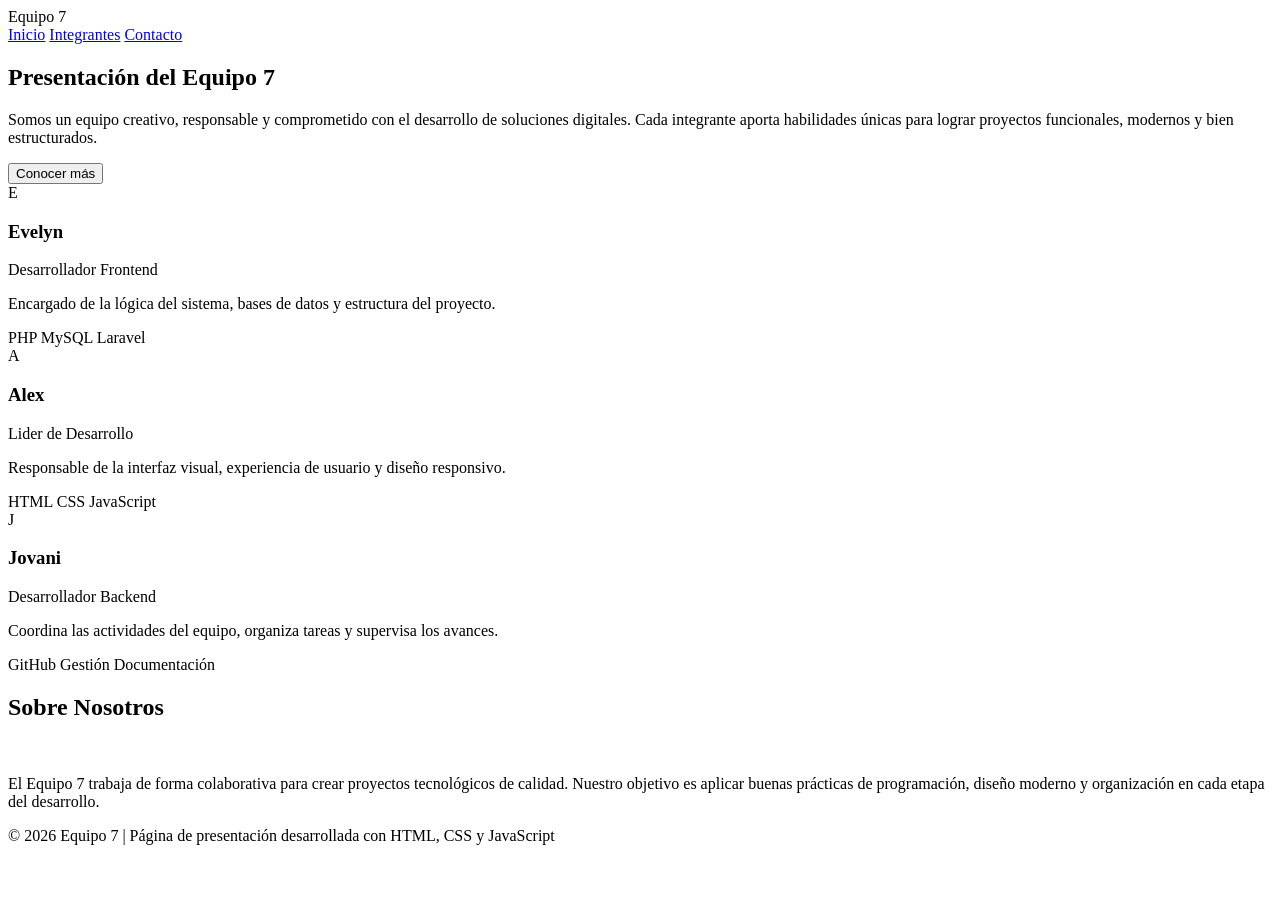
==== index.html @ 60d057fe "Initial commit" ====
<!DOCTYPE html>
<html lang="es">
<head>
  <meta charset="UTF-8">
  <meta name="viewport" content="width=device-width, initial-scale=1.0">
  <title>Equipo 7 | Presentación</title>

  <link rel="stylesheet" href="style.css">
</head>

<body>

  <header>
    <div class="logo">Equipo <span>7</span></div>

    <nav>
      <a href="#inicio">Inicio</a>
      <a href="#equipo">Integrantes</a>
      <a href="#contacto">Contacto</a>
    </nav>
  </header>

  <section class="hero" id="inicio">
    <h1>Presentación del <span>Equipo 7</span></h1>
    <p>
      Somos un equipo creativo, responsable y comprometido con el desarrollo de soluciones digitales.
      Cada integrante aporta habilidades únicas para lograr proyectos funcionales, modernos y bien estructurados.
    </p>

    <button class="btn" onclick="mostrarInfo()">Conocer más</button>
  </section>

  <section class="team-section" id="equipo">

    <div class="card">
      <div class="avatar">E</div>
      <h3>Evelyn</h3>
      <div class="role">Desarrollador Frontend</div>
      <p>
        Encargado de la lógica del sistema, bases de datos y estructura del proyecto.
      </p>

      <div class="skills">
        <span>PHP</span>
        <span>MySQL</span>
        <span>Laravel</span>
      </div>
    </div>

    <div class="card">
      <div class="avatar">A</div>
      <h3>Alex</h3>
      <div class="role">Lider de Desarrollo</div>
      <p>
        Responsable de la interfaz visual, experiencia de usuario y diseño responsivo.
      </p>

      <div class="skills">
        <span>HTML</span>
        <span>CSS</span>
        <span>JavaScript</span>
      </div>
    </div>

    <div class="card">
      <div class="avatar">J</div>
      <h3>Jovani</h3>
      <div class="role">Desarrollador Backend</div>
      <p>
        Coordina las actividades del equipo, organiza tareas y supervisa los avances.
      </p>

      <div class="skills">
        <span>GitHub</span>
        <span>Gestión</span>
        <span>Documentación</span>
      </div>
    </div>

  </section>

  <div class="info-box" id="infoBox">
    <h2>Sobre Nosotros</h2>
    <br>
    <p>
      El Equipo 7 trabaja de forma colaborativa para crear proyectos tecnológicos de calidad.
      Nuestro objetivo es aplicar buenas prácticas de programación, diseño moderno y organización
      en cada etapa del desarrollo.
    </p>
  </div>

  <footer id="contacto">
    <p>© 2026 Equipo 7 | Página de presentación desarrollada con HTML, CSS y JavaScript</p>
  </footer>

  <script src="script.js"></script>
</body>
</html>
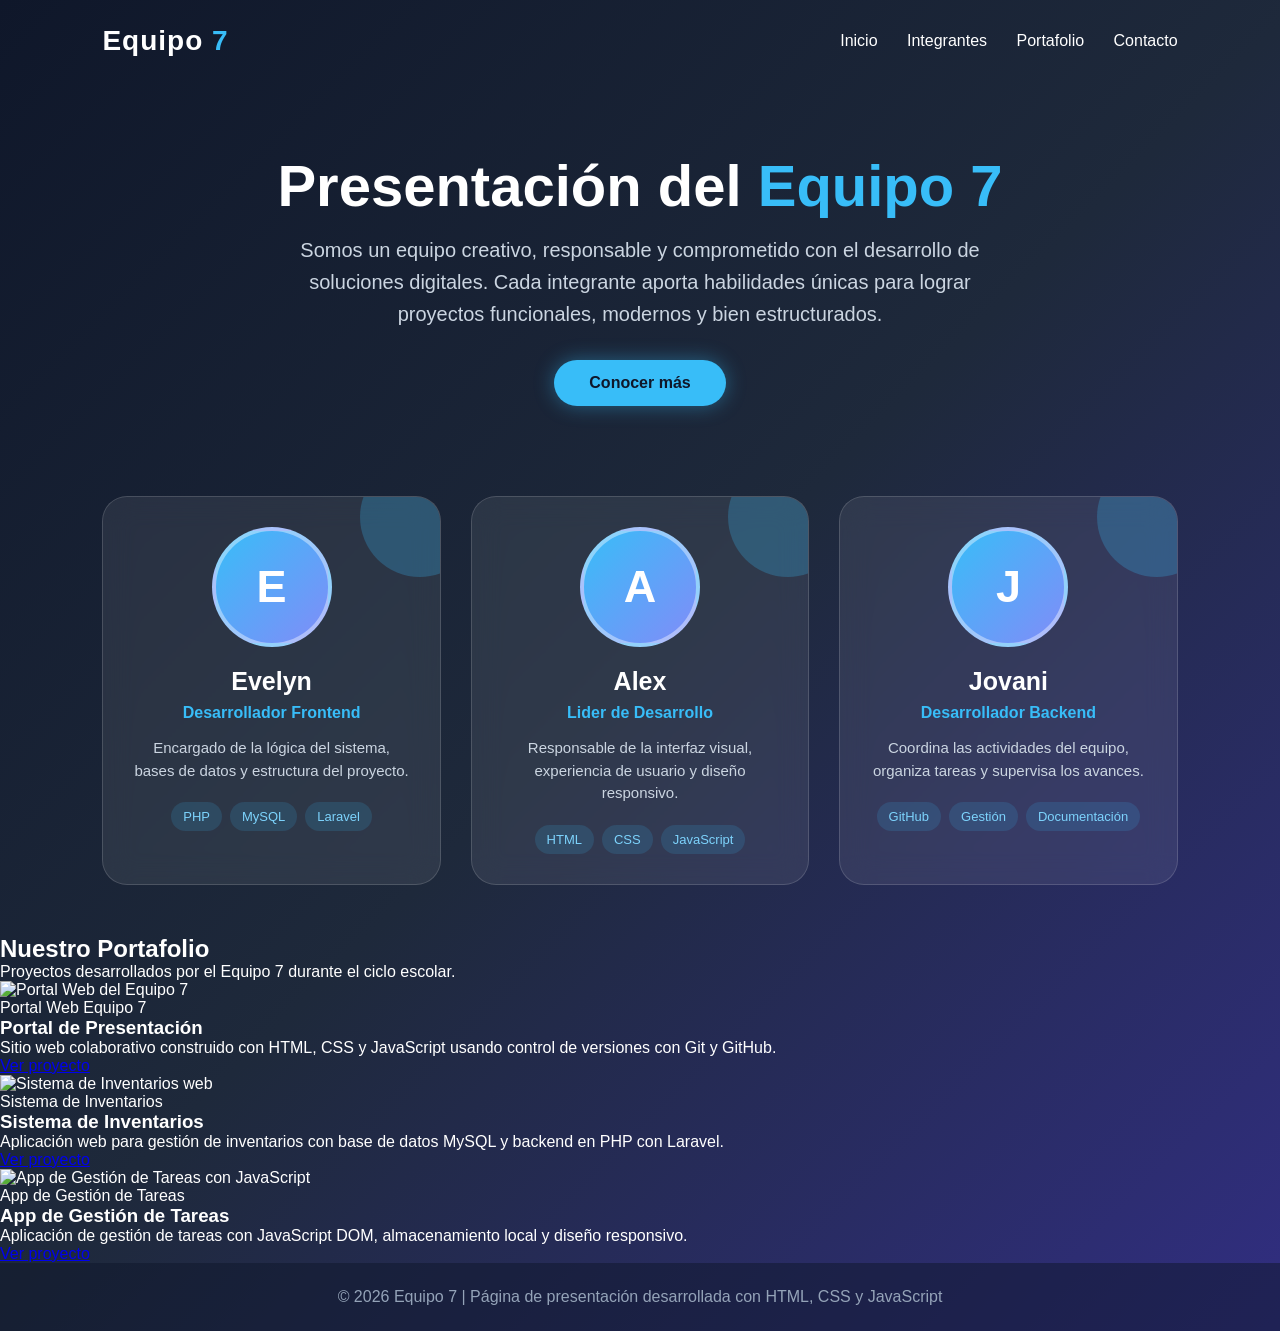
==== commit 370ea9aa: "feat: agrega estructura HTML de sección portafolio" ====
--- a/index.html
+++ b/index.html
@@ -16,6 +16,7 @@
     <nav>
       <a href="#inicio">Inicio</a>
       <a href="#equipo">Integrantes</a>
+      <a href="#portafolio">Portafolio</a>
       <a href="#contacto">Contacto</a>
     </nav>
   </header>
@@ -89,10 +90,47 @@
     </p>
   </div>
 
+  <section id="portafolio" aria-labelledby="titulo-portafolio">
+    <h2 id="titulo-portafolio">Nuestro Portafolio</h2>
+    <p>Proyectos desarrollados por el Equipo 7 durante el ciclo escolar.</p>
+
+    <div class="portafolio-grid">
+      <article class="proyecto-card">
+        <figure>
+          <img src="img/proyecto1.png" alt="Portal Web del Equipo 7">
+          <figcaption>Portal Web Equipo 7</figcaption>
+        </figure>
+        <h3>Portal de Presentación</h3>
+        <p>Sitio web colaborativo construido con HTML, CSS y JavaScript usando control de versiones con Git y GitHub.</p>
+        <a href="#" class="btn-ver">Ver proyecto</a>
+      </article>
+
+      <article class="proyecto-card">
+        <figure>
+          <img src="img/proyecto2.png" alt="Sistema de Inventarios web">
+          <figcaption>Sistema de Inventarios</figcaption>
+        </figure>
+        <h3>Sistema de Inventarios</h3>
+        <p>Aplicación web para gestión de inventarios con base de datos MySQL y backend en PHP con Laravel.</p>
+        <a href="#" class="btn-ver">Ver proyecto</a>
+      </article>
+
+      <article class="proyecto-card">
+        <figure>
+          <img src="img/proyecto3.png" alt="App de Gestión de Tareas con JavaScript">
+          <figcaption>App de Gestión de Tareas</figcaption>
+        </figure>
+        <h3>App de Gestión de Tareas</h3>
+        <p>Aplicación de gestión de tareas con JavaScript DOM, almacenamiento local y diseño responsivo.</p>
+        <a href="#" class="btn-ver">Ver proyecto</a>
+      </article>
+    </div>
+  </section>
+
   <footer id="contacto">
     <p>© 2026 Equipo 7 | Página de presentación desarrollada con HTML, CSS y JavaScript</p>
   </footer>
 
   <script src="script.js"></script>
 </body>
-</html>+</html>
--- a/style.css
+++ b/style.css
@@ -0,0 +1,236 @@
+* {
+  margin: 0;
+  padding: 0;
+  box-sizing: border-box;
+  font-family: 'Segoe UI', Tahoma, Geneva, Verdana, sans-serif;
+}
+
+body {
+  min-height: 100vh;
+  background: linear-gradient(135deg, #0f172a, #1e293b, #312e81);
+  color: white;
+  overflow-x: hidden;
+}
+
+header {
+  padding: 25px 8%;
+  display: flex;
+  justify-content: space-between;
+  align-items: center;
+}
+
+.logo {
+  font-size: 28px;
+  font-weight: bold;
+  letter-spacing: 1px;
+}
+
+.logo span {
+  color: #38bdf8;
+}
+
+nav a {
+  color: white;
+  text-decoration: none;
+  margin-left: 25px;
+  font-weight: 500;
+  transition: 0.3s;
+}
+
+nav a:hover {
+  color: #38bdf8;
+}
+
+.hero {
+  text-align: center;
+  padding: 70px 8% 40px;
+}
+
+.hero h1 {
+  font-size: 58px;
+  margin-bottom: 15px;
+  animation: fadeDown 1s ease;
+}
+
+.hero h1 span {
+  color: #38bdf8;
+}
+
+.hero p {
+  font-size: 20px;
+  color: #cbd5e1;
+  max-width: 750px;
+  margin: auto;
+  line-height: 1.6;
+  animation: fadeUp 1s ease;
+}
+
+.btn {
+  margin-top: 30px;
+  padding: 14px 35px;
+  border: none;
+  border-radius: 30px;
+  background: #38bdf8;
+  color: #0f172a;
+  font-weight: bold;
+  font-size: 16px;
+  cursor: pointer;
+  transition: 0.3s;
+  box-shadow: 0 0 20px rgba(56, 189, 248, 0.4);
+}
+
+.btn:hover {
+  transform: scale(1.08);
+  background: #7dd3fc;
+}
+
+.team-section {
+  padding: 50px 8%;
+  display: grid;
+  grid-template-columns: repeat(auto-fit, minmax(260px, 1fr));
+  gap: 30px;
+}
+
+.card {
+  background: rgba(255, 255, 255, 0.08);
+  border: 1px solid rgba(255, 255, 255, 0.15);
+  backdrop-filter: blur(15px);
+  border-radius: 25px;
+  padding: 30px;
+  text-align: center;
+  transition: 0.4s;
+  position: relative;
+  overflow: hidden;
+}
+
+.card::before {
+  content: "";
+  position: absolute;
+  width: 120px;
+  height: 120px;
+  background: #38bdf8;
+  border-radius: 50%;
+  top: -40px;
+  right: -40px;
+  opacity: 0.25;
+}
+
+.card:hover {
+  transform: translateY(-12px);
+  box-shadow: 0 15px 40px rgba(56, 189, 248, 0.25);
+}
+
+.avatar {
+  width: 120px;
+  height: 120px;
+  border-radius: 50%;
+  background: linear-gradient(135deg, #38bdf8, #818cf8);
+  margin: 0 auto 20px;
+  display: flex;
+  align-items: center;
+  justify-content: center;
+  font-size: 45px;
+  font-weight: bold;
+  color: white;
+  border: 4px solid rgba(255, 255, 255, 0.4);
+}
+
+.card h3 {
+  font-size: 25px;
+  margin-bottom: 8px;
+}
+
+.role {
+  color: #38bdf8;
+  font-weight: bold;
+  margin-bottom: 15px;
+}
+
+.card p {
+  color: #cbd5e1;
+  font-size: 15px;
+  line-height: 1.5;
+  margin-bottom: 20px;
+}
+
+.skills {
+  display: flex;
+  justify-content: center;
+  flex-wrap: wrap;
+  gap: 8px;
+}
+
+.skills span {
+  background: rgba(56, 189, 248, 0.15);
+  color: #7dd3fc;
+  padding: 7px 12px;
+  border-radius: 20px;
+  font-size: 13px;
+}
+
+.info-box {
+  margin: 30px auto 60px;
+  width: 85%;
+  max-width: 900px;
+  padding: 25px;
+  background: rgba(255, 255, 255, 0.08);
+  border-radius: 20px;
+  text-align: center;
+  color: #cbd5e1;
+  display: none;
+  animation: fadeUp 0.6s ease;
+}
+
+.info-box h2 {
+  color: white;
+}
+
+footer {
+  text-align: center;
+  padding: 25px;
+  color: #94a3b8;
+  background: rgba(15, 23, 42, 0.5);
+}
+
+@keyframes fadeDown {
+  from {
+    opacity: 0;
+    transform: translateY(-40px);
+  }
+
+  to {
+    opacity: 1;
+    transform: translateY(0);
+  }
+}
+
+@keyframes fadeUp {
+  from {
+    opacity: 0;
+    transform: translateY(40px);
+  }
+
+  to {
+    opacity: 1;
+    transform: translateY(0);
+  }
+}
+
+@media (max-width: 768px) {
+  header {
+    flex-direction: column;
+    gap: 15px;
+  }
+
+  nav a {
+    margin: 0 10px;
+  }
+
+  .hero h1 {
+    font-size: 40px;
+  }
+
+  .hero p {
+    font-size: 17px;
+  }
+}
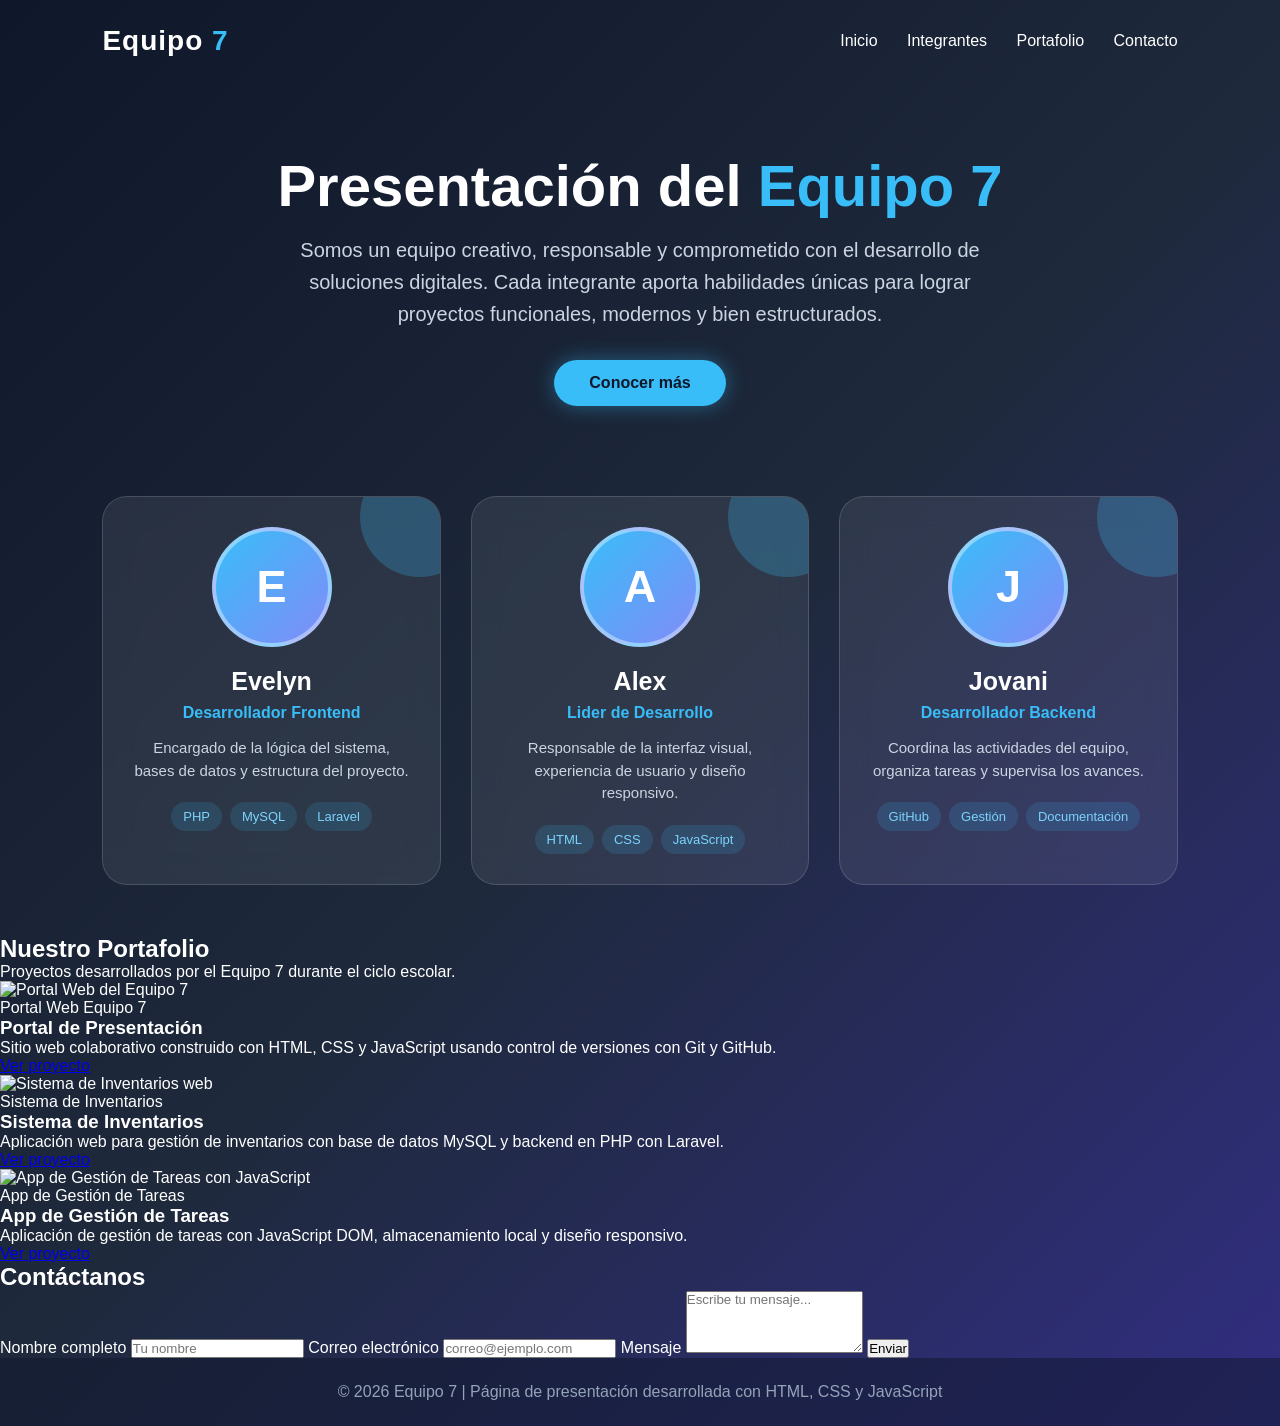
==== commit a7803e5d: "feat: agrega sección de contacto con formulario" ====
--- a/index.html
+++ b/index.html
@@ -127,7 +127,24 @@
     </div>
   </section>
 
-  <footer id="contacto">
+  <section id="contacto" aria-labelledby="titulo-contacto">
+    <h2 id="titulo-contacto">Contáctanos</h2>
+    <form id="form-contacto" novalidate>
+      <label for="nombre">Nombre completo</label>
+      <input type="text" id="nombre" name="nombre" placeholder="Tu nombre" required>
+
+      <label for="email">Correo electrónico</label>
+      <input type="email" id="email" name="email" placeholder="correo@ejemplo.com" required>
+
+      <label for="mensaje">Mensaje</label>
+      <textarea id="mensaje" name="mensaje" rows="4" placeholder="Escribe tu mensaje..." required></textarea>
+
+      <button type="submit">Enviar</button>
+      <p id="msg-respuesta" aria-live="polite"></p>
+    </form>
+  </section>
+
+  <footer>
     <p>© 2026 Equipo 7 | Página de presentación desarrollada con HTML, CSS y JavaScript</p>
   </footer>
 
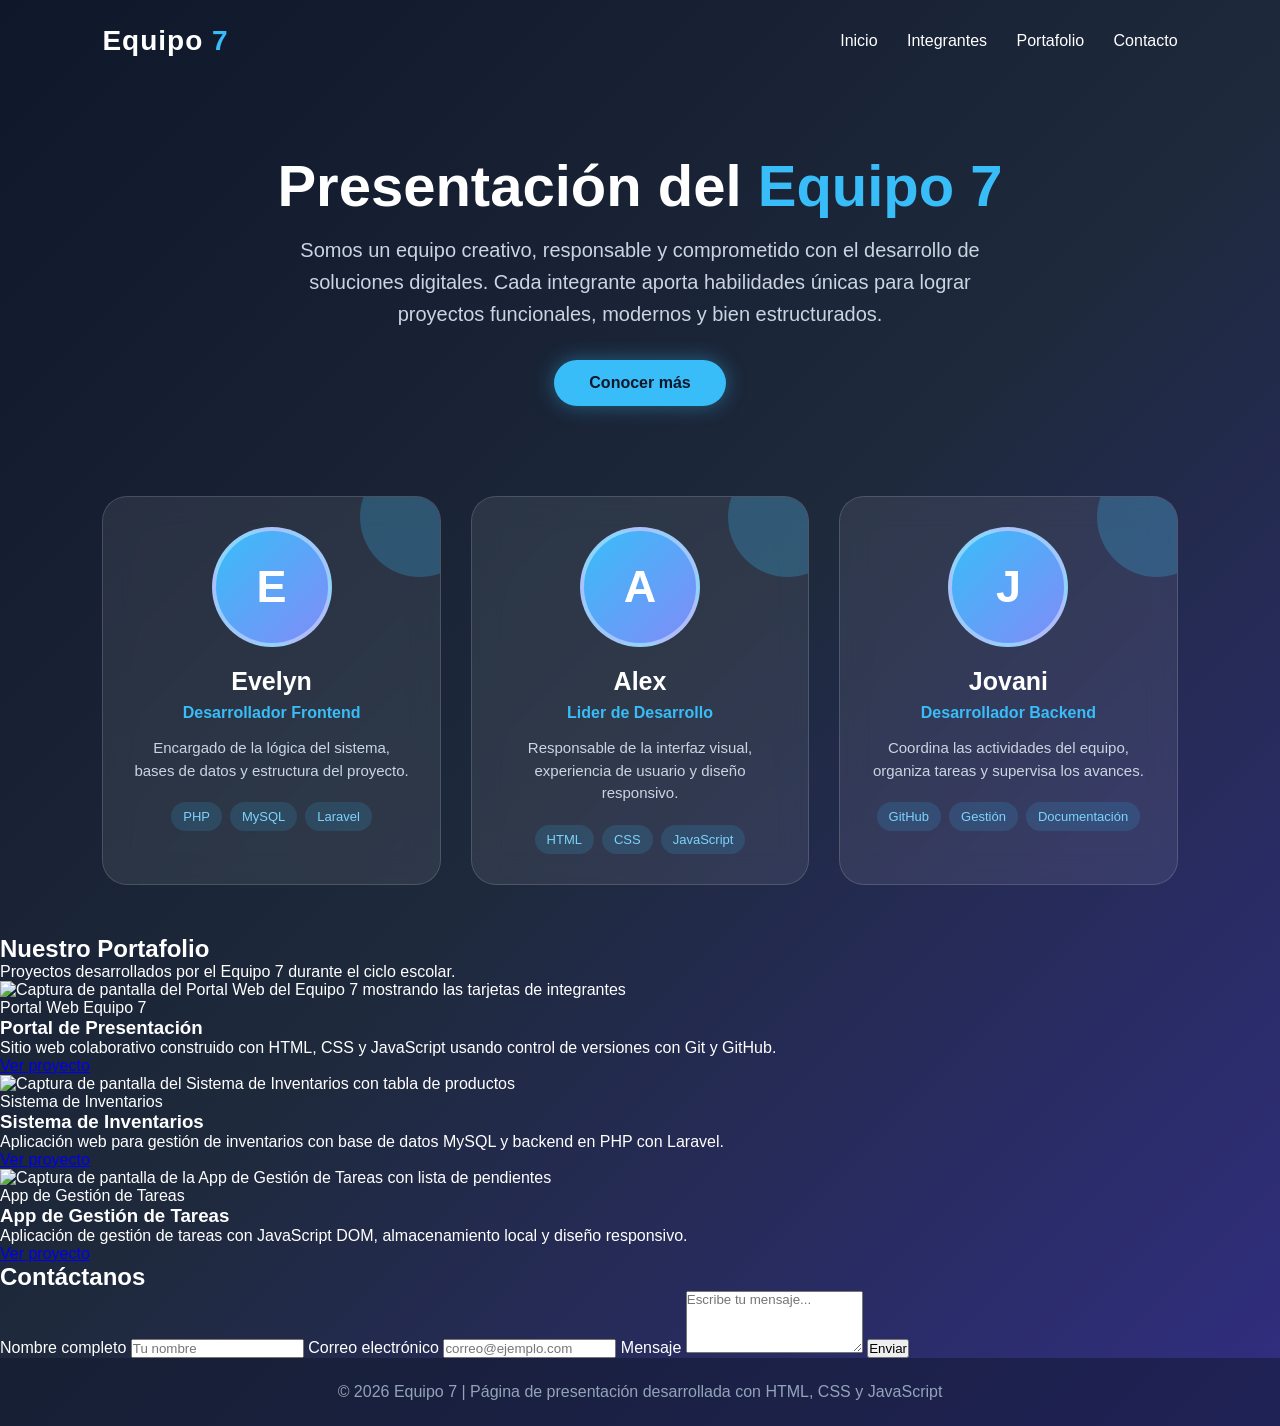
==== commit 67fb8ee1: "fix: corrige atributos de accesibilidad en imagenes del portafolio" ====
--- a/index.html
+++ b/index.html
@@ -97,7 +97,7 @@
     <div class="portafolio-grid">
       <article class="proyecto-card">
         <figure>
-          <img src="img/proyecto1.png" alt="Portal Web del Equipo 7">
+          <img src="img/proyecto1.png" alt="Captura de pantalla del Portal Web del Equipo 7 mostrando las tarjetas de integrantes">
           <figcaption>Portal Web Equipo 7</figcaption>
         </figure>
         <h3>Portal de Presentación</h3>
@@ -107,7 +107,7 @@
 
       <article class="proyecto-card">
         <figure>
-          <img src="img/proyecto2.png" alt="Sistema de Inventarios web">
+          <img src="img/proyecto2.png" alt="Captura de pantalla del Sistema de Inventarios con tabla de productos">
           <figcaption>Sistema de Inventarios</figcaption>
         </figure>
         <h3>Sistema de Inventarios</h3>
@@ -117,7 +117,7 @@
 
       <article class="proyecto-card">
         <figure>
-          <img src="img/proyecto3.png" alt="App de Gestión de Tareas con JavaScript">
+          <img src="img/proyecto3.png" alt="Captura de pantalla de la App de Gestión de Tareas con lista de pendientes">
           <figcaption>App de Gestión de Tareas</figcaption>
         </figure>
         <h3>App de Gestión de Tareas</h3>
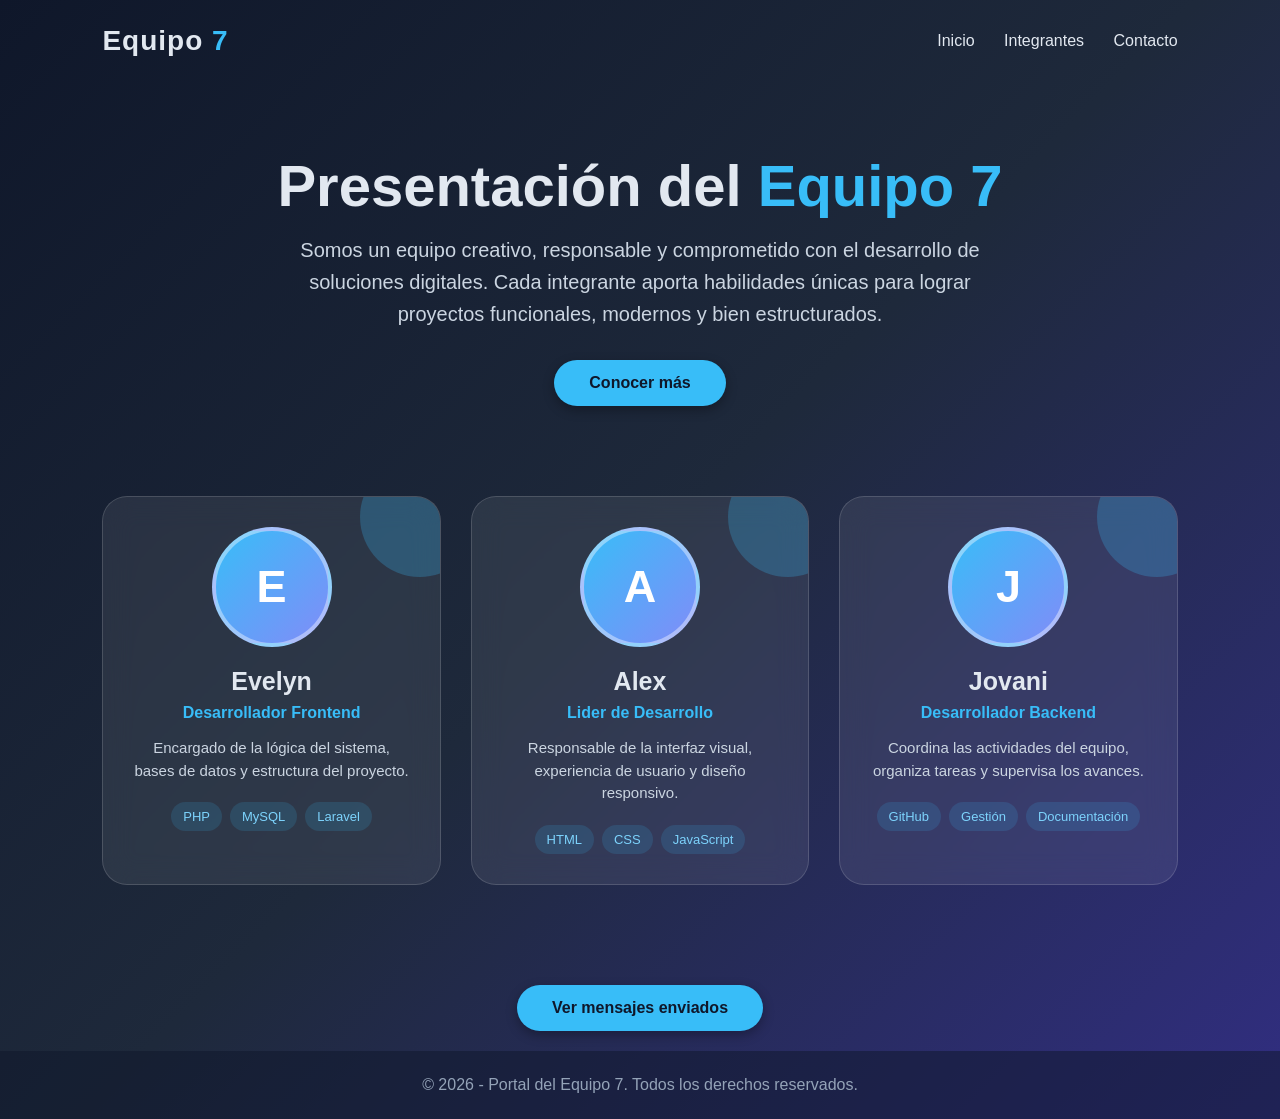
==== commit d535c809: "feat: agrega funcion bonus para mostrar mensajes enviados y actualiza footer" ====
--- a/index.html
+++ b/index.html
@@ -16,7 +16,6 @@
     <nav>
       <a href="#inicio">Inicio</a>
       <a href="#equipo">Integrantes</a>
-      <a href="#portafolio">Portafolio</a>
       <a href="#contacto">Contacto</a>
     </nav>
   </header>
@@ -90,64 +89,15 @@
     </p>
   </div>
 
-  <section id="portafolio" aria-labelledby="titulo-portafolio">
-    <h2 id="titulo-portafolio">Nuestro Portafolio</h2>
-    <p>Proyectos desarrollados por el Equipo 7 durante el ciclo escolar.</p>
-
-    <div class="portafolio-grid">
-      <article class="proyecto-card">
-        <figure>
-          <img src="img/proyecto1.png" alt="Captura de pantalla del Portal Web del Equipo 7 mostrando las tarjetas de integrantes">
-          <figcaption>Portal Web Equipo 7</figcaption>
-        </figure>
-        <h3>Portal de Presentación</h3>
-        <p>Sitio web colaborativo construido con HTML, CSS y JavaScript usando control de versiones con Git y GitHub.</p>
-        <a href="#" class="btn-ver">Ver proyecto</a>
-      </article>
-
-      <article class="proyecto-card">
-        <figure>
-          <img src="img/proyecto2.png" alt="Captura de pantalla del Sistema de Inventarios con tabla de productos">
-          <figcaption>Sistema de Inventarios</figcaption>
-        </figure>
-        <h3>Sistema de Inventarios</h3>
-        <p>Aplicación web para gestión de inventarios con base de datos MySQL y backend en PHP con Laravel.</p>
-        <a href="#" class="btn-ver">Ver proyecto</a>
-      </article>
-
-      <article class="proyecto-card">
-        <figure>
-          <img src="img/proyecto3.png" alt="Captura de pantalla de la App de Gestión de Tareas con lista de pendientes">
-          <figcaption>App de Gestión de Tareas</figcaption>
-        </figure>
-        <h3>App de Gestión de Tareas</h3>
-        <p>Aplicación de gestión de tareas con JavaScript DOM, almacenamiento local y diseño responsivo.</p>
-        <a href="#" class="btn-ver">Ver proyecto</a>
-      </article>
-    </div>
-  </section>
-
-  <section id="contacto" aria-labelledby="titulo-contacto">
-    <h2 id="titulo-contacto">Contáctanos</h2>
-    <form id="form-contacto" novalidate>
-      <label for="nombre">Nombre completo</label>
-      <input type="text" id="nombre" name="nombre" placeholder="Tu nombre" required>
-
-      <label for="email">Correo electrónico</label>
-      <input type="email" id="email" name="email" placeholder="correo@ejemplo.com" required>
-
-      <label for="mensaje">Mensaje</label>
-      <textarea id="mensaje" name="mensaje" rows="4" placeholder="Escribe tu mensaje..." required></textarea>
-
-      <button type="submit">Enviar</button>
-      <p id="msg-respuesta" aria-live="polite"></p>
-    </form>
-  </section>
+  <div style="text-align:center; padding: 20px 8%;">
+    <button class="btn" onclick="verMensajesGuardados()">Ver mensajes enviados</button>
+    <div id="lista-mensajes" style="display:none; margin-top:20px; text-align:left; max-width:700px; margin-left:auto; margin-right:auto;"></div>
+  </div>
 
   <footer>
-    <p>© 2026 Equipo 7 | Página de presentación desarrollada con HTML, CSS y JavaScript</p>
+    <p>© 2026 - Portal del Equipo 7. Todos los derechos reservados.</p>
   </footer>
 
   <script src="script.js"></script>
 </body>
-</html>
+</html>
--- a/style.css
+++ b/style.css
@@ -1,14 +1,24 @@
+:root {
+  --color-primario: #0f172a;
+  --color-acento: #38bdf8;
+  --color-fondo: #1e293b;
+  --color-texto: #e2e8f0;
+  --fuente-base: 'Segoe UI', Tahoma, Geneva, Verdana, sans-serif;
+  --radio-borde: 8px;
+  --sombra: 0 4px 12px rgba(0, 0, 0, 0.3);
+}
+
 * {
   margin: 0;
   padding: 0;
   box-sizing: border-box;
-  font-family: 'Segoe UI', Tahoma, Geneva, Verdana, sans-serif;
+  font-family: var(--fuente-base);
 }
 
 body {
   min-height: 100vh;
-  background: linear-gradient(135deg, #0f172a, #1e293b, #312e81);
-  color: white;
+  background: linear-gradient(135deg, var(--color-primario), var(--color-fondo), #312e81);
+  color: var(--color-texto);
   overflow-x: hidden;
 }
 
@@ -26,11 +36,11 @@
 }
 
 .logo span {
-  color: #38bdf8;
+  color: var(--color-acento);
 }
 
 nav a {
-  color: white;
+  color: var(--color-texto);
   text-decoration: none;
   margin-left: 25px;
   font-weight: 500;
@@ -38,7 +48,7 @@
 }
 
 nav a:hover {
-  color: #38bdf8;
+  color: var(--color-acento);
 }
 
 .hero {
@@ -53,7 +63,7 @@
 }
 
 .hero h1 span {
-  color: #38bdf8;
+  color: var(--color-acento);
 }
 
 .hero p {
@@ -70,13 +80,13 @@
   padding: 14px 35px;
   border: none;
   border-radius: 30px;
-  background: #38bdf8;
-  color: #0f172a;
+  background: var(--color-acento);
+  color: var(--color-primario);
   font-weight: bold;
   font-size: 16px;
   cursor: pointer;
   transition: 0.3s;
-  box-shadow: 0 0 20px rgba(56, 189, 248, 0.4);
+  box-shadow: var(--sombra);
 }
 
 .btn:hover {
@@ -108,7 +118,7 @@
   position: absolute;
   width: 120px;
   height: 120px;
-  background: #38bdf8;
+  background: var(--color-acento);
   border-radius: 50%;
   top: -40px;
   right: -40px;
@@ -124,7 +134,7 @@
   width: 120px;
   height: 120px;
   border-radius: 50%;
-  background: linear-gradient(135deg, #38bdf8, #818cf8);
+  background: linear-gradient(135deg, var(--color-acento), #818cf8);
   margin: 0 auto 20px;
   display: flex;
   align-items: center;
@@ -141,7 +151,7 @@
 }
 
 .role {
-  color: #38bdf8;
+  color: var(--color-acento);
   font-weight: bold;
   margin-bottom: 15px;
 }
@@ -216,6 +226,174 @@
   }
 }
 
+/* ===== SECCIÓN PORTAFOLIO ===== */
+#portafolio {
+  padding: 60px 8%;
+  text-align: center;
+}
+
+#portafolio h2 {
+  font-size: 36px;
+  color: var(--color-acento);
+  margin-bottom: 10px;
+}
+
+#portafolio > p {
+  color: #cbd5e1;
+  margin-bottom: 40px;
+}
+
+.portafolio-grid {
+  display: grid;
+  grid-template-columns: repeat(auto-fit, minmax(280px, 1fr));
+  gap: 30px;
+}
+
+.proyecto-card {
+  background: rgba(255, 255, 255, 0.07);
+  border: 1px solid rgba(255, 255, 255, 0.12);
+  border-radius: var(--radio-borde);
+  padding: 20px;
+  text-align: left;
+  transition: transform 0.3s ease, box-shadow 0.3s ease;
+}
+
+.proyecto-card:hover {
+  transform: translateY(-6px);
+  box-shadow: 0 8px 24px rgba(56, 189, 248, 0.2);
+}
+
+.proyecto-card figure {
+  margin-bottom: 15px;
+  border-radius: var(--radio-borde);
+  overflow: hidden;
+  background: rgba(255, 255, 255, 0.05);
+  min-height: 140px;
+  display: flex;
+  align-items: center;
+  justify-content: center;
+}
+
+.proyecto-card figure img {
+  width: 100%;
+  height: 140px;
+  object-fit: cover;
+  display: block;
+}
+
+.proyecto-card figcaption {
+  text-align: center;
+  font-size: 13px;
+  color: #94a3b8;
+  padding: 6px 0;
+}
+
+.proyecto-card h3 {
+  font-size: 18px;
+  margin-bottom: 8px;
+  color: var(--color-acento);
+}
+
+.proyecto-card p {
+  color: #cbd5e1;
+  font-size: 14px;
+  line-height: 1.5;
+  margin-bottom: 15px;
+}
+
+.btn-ver {
+  display: inline-block;
+  background-color: var(--color-acento);
+  color: var(--color-primario);
+  padding: 8px 20px;
+  border-radius: 20px;
+  text-decoration: none;
+  font-weight: bold;
+  font-size: 14px;
+  transition: background-color 0.25s ease, transform 0.2s ease;
+}
+
+.btn-ver:hover {
+  background-color: #7dd3fc;
+  transform: scale(1.05);
+}
+
+/* ===== SECCIÓN CONTACTO ===== */
+#contacto {
+  padding: 60px 8%;
+  max-width: 700px;
+  margin: 0 auto;
+}
+
+#contacto h2 {
+  font-size: 36px;
+  color: var(--color-acento);
+  margin-bottom: 30px;
+  text-align: center;
+}
+
+#form-contacto {
+  display: flex;
+  flex-direction: column;
+  gap: 16px;
+}
+
+#form-contacto label {
+  font-size: 14px;
+  font-weight: 600;
+  color: #cbd5e1;
+}
+
+#form-contacto input,
+#form-contacto textarea {
+  padding: 12px 16px;
+  border: 2px solid rgba(255, 255, 255, 0.15);
+  border-radius: var(--radio-borde);
+  background: rgba(255, 255, 255, 0.06);
+  color: var(--color-texto);
+  font-size: 15px;
+  font-family: var(--fuente-base);
+  transition: border-color 0.2s ease;
+  resize: vertical;
+}
+
+#form-contacto input:focus,
+#form-contacto textarea:focus {
+  border-color: var(--color-acento);
+  outline: none;
+  background: rgba(56, 189, 248, 0.05);
+}
+
+#form-contacto button[type="submit"] {
+  padding: 13px;
+  border: none;
+  border-radius: var(--radio-borde);
+  background: var(--color-acento);
+  color: var(--color-primario);
+  font-size: 16px;
+  font-weight: bold;
+  cursor: pointer;
+  transition: background-color 0.25s ease, transform 0.2s ease;
+}
+
+#form-contacto button[type="submit"]:hover {
+  background: #7dd3fc;
+  transform: scale(1.02);
+}
+
+.msg-error {
+  color: #f87171;
+  font-size: 14px;
+  text-align: center;
+}
+
+.msg-exito {
+  color: #4ade80;
+  font-size: 14px;
+  text-align: center;
+}
+
+/* Tablet — máx. 768px */
 @media (max-width: 768px) {
   header {
     flex-direction: column;
@@ -233,4 +411,44 @@
   .hero p {
     font-size: 17px;
   }
-}+
+  .team-section {
+    grid-template-columns: 1fr 1fr;
+  }
+
+  .portafolio-grid {
+    grid-template-columns: 1fr 1fr;
+  }
+
+  .proyecto-card {
+    flex-direction: column;
+  }
+}
+
+/* Móvil — máx. 480px */
+@media (max-width: 480px) {
+  .team-section {
+    grid-template-columns: 1fr;
+  }
+
+  .portafolio-grid {
+    grid-template-columns: 1fr;
+  }
+
+  header h1 {
+    font-size: 1.5rem;
+  }
+
+  nav {
+    flex-direction: column;
+    gap: 8px;
+  }
+
+  .hero h1 {
+    font-size: 32px;
+  }
+
+  .hero p {
+    font-size: 15px;
+  }
+}
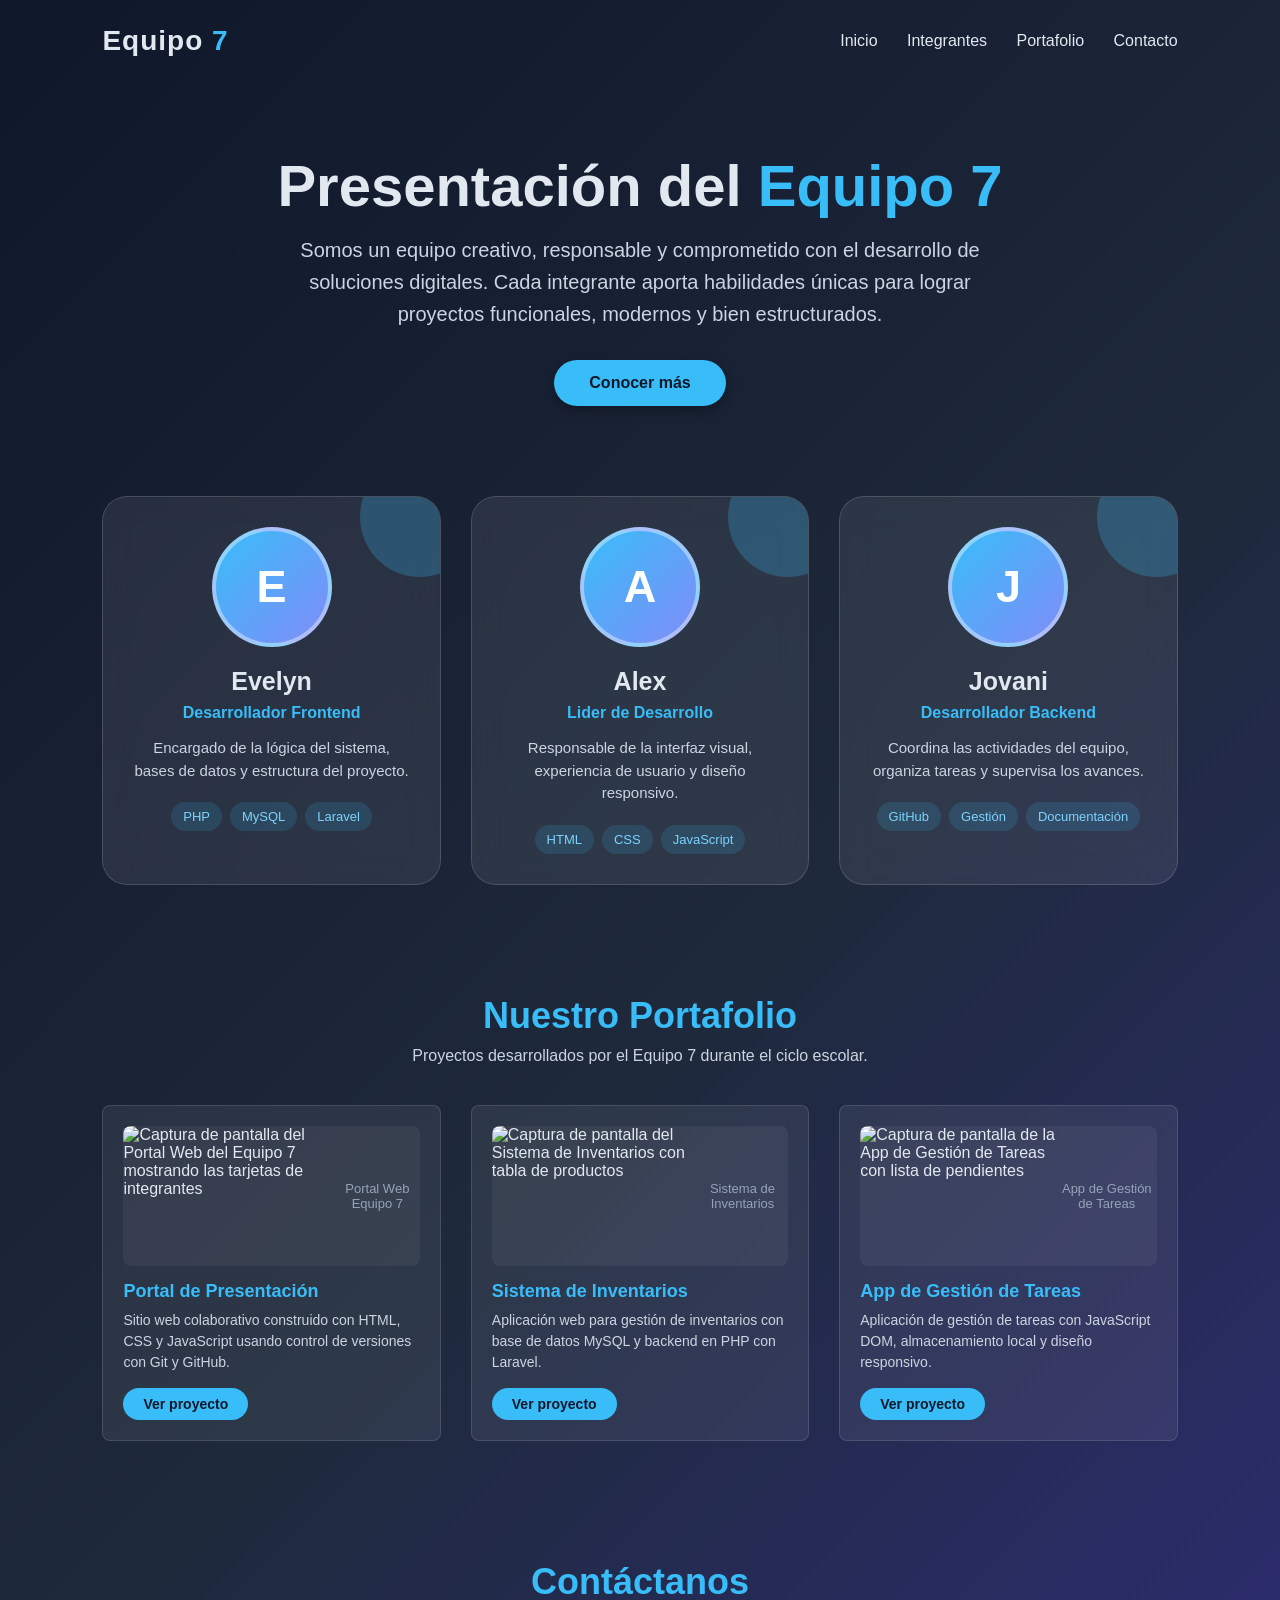
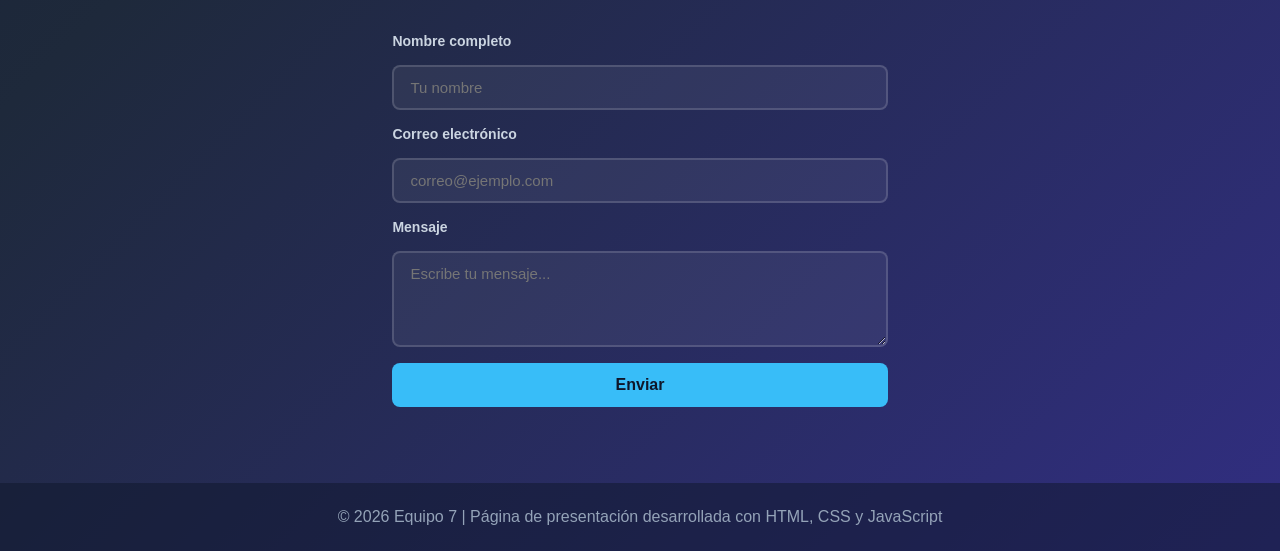
==== commit 343cf1d0: "Merge pull request #3 from A1ex9915/feature/html-olguin Feature/html olguin" ====
--- a/index.html
+++ b/index.html
@@ -16,6 +16,7 @@
     <nav>
       <a href="#inicio">Inicio</a>
       <a href="#equipo">Integrantes</a>
+      <a href="#portafolio">Portafolio</a>
       <a href="#contacto">Contacto</a>
     </nav>
   </header>
@@ -89,15 +90,64 @@
     </p>
   </div>
 
-  <div style="text-align:center; padding: 20px 8%;">
-    <button class="btn" onclick="verMensajesGuardados()">Ver mensajes enviados</button>
-    <div id="lista-mensajes" style="display:none; margin-top:20px; text-align:left; max-width:700px; margin-left:auto; margin-right:auto;"></div>
-  </div>
+  <section id="portafolio" aria-labelledby="titulo-portafolio">
+    <h2 id="titulo-portafolio">Nuestro Portafolio</h2>
+    <p>Proyectos desarrollados por el Equipo 7 durante el ciclo escolar.</p>
+
+    <div class="portafolio-grid">
+      <article class="proyecto-card">
+        <figure>
+          <img src="img/proyecto1.png" alt="Captura de pantalla del Portal Web del Equipo 7 mostrando las tarjetas de integrantes">
+          <figcaption>Portal Web Equipo 7</figcaption>
+        </figure>
+        <h3>Portal de Presentación</h3>
+        <p>Sitio web colaborativo construido con HTML, CSS y JavaScript usando control de versiones con Git y GitHub.</p>
+        <a href="#" class="btn-ver">Ver proyecto</a>
+      </article>
+
+      <article class="proyecto-card">
+        <figure>
+          <img src="img/proyecto2.png" alt="Captura de pantalla del Sistema de Inventarios con tabla de productos">
+          <figcaption>Sistema de Inventarios</figcaption>
+        </figure>
+        <h3>Sistema de Inventarios</h3>
+        <p>Aplicación web para gestión de inventarios con base de datos MySQL y backend en PHP con Laravel.</p>
+        <a href="#" class="btn-ver">Ver proyecto</a>
+      </article>
+
+      <article class="proyecto-card">
+        <figure>
+          <img src="img/proyecto3.png" alt="Captura de pantalla de la App de Gestión de Tareas con lista de pendientes">
+          <figcaption>App de Gestión de Tareas</figcaption>
+        </figure>
+        <h3>App de Gestión de Tareas</h3>
+        <p>Aplicación de gestión de tareas con JavaScript DOM, almacenamiento local y diseño responsivo.</p>
+        <a href="#" class="btn-ver">Ver proyecto</a>
+      </article>
+    </div>
+  </section>
+
+  <section id="contacto" aria-labelledby="titulo-contacto">
+    <h2 id="titulo-contacto">Contáctanos</h2>
+    <form id="form-contacto" novalidate>
+      <label for="nombre">Nombre completo</label>
+      <input type="text" id="nombre" name="nombre" placeholder="Tu nombre" required>
+
+      <label for="email">Correo electrónico</label>
+      <input type="email" id="email" name="email" placeholder="correo@ejemplo.com" required>
+
+      <label for="mensaje">Mensaje</label>
+      <textarea id="mensaje" name="mensaje" rows="4" placeholder="Escribe tu mensaje..." required></textarea>
+
+      <button type="submit">Enviar</button>
+      <p id="msg-respuesta" aria-live="polite"></p>
+    </form>
+  </section>
 
   <footer>
-    <p>© 2026 - Portal del Equipo 7. Todos los derechos reservados.</p>
+    <p>© 2026 Equipo 7 | Página de presentación desarrollada con HTML, CSS y JavaScript</p>
   </footer>
 
   <script src="script.js"></script>
 </body>
-</html>+</html>
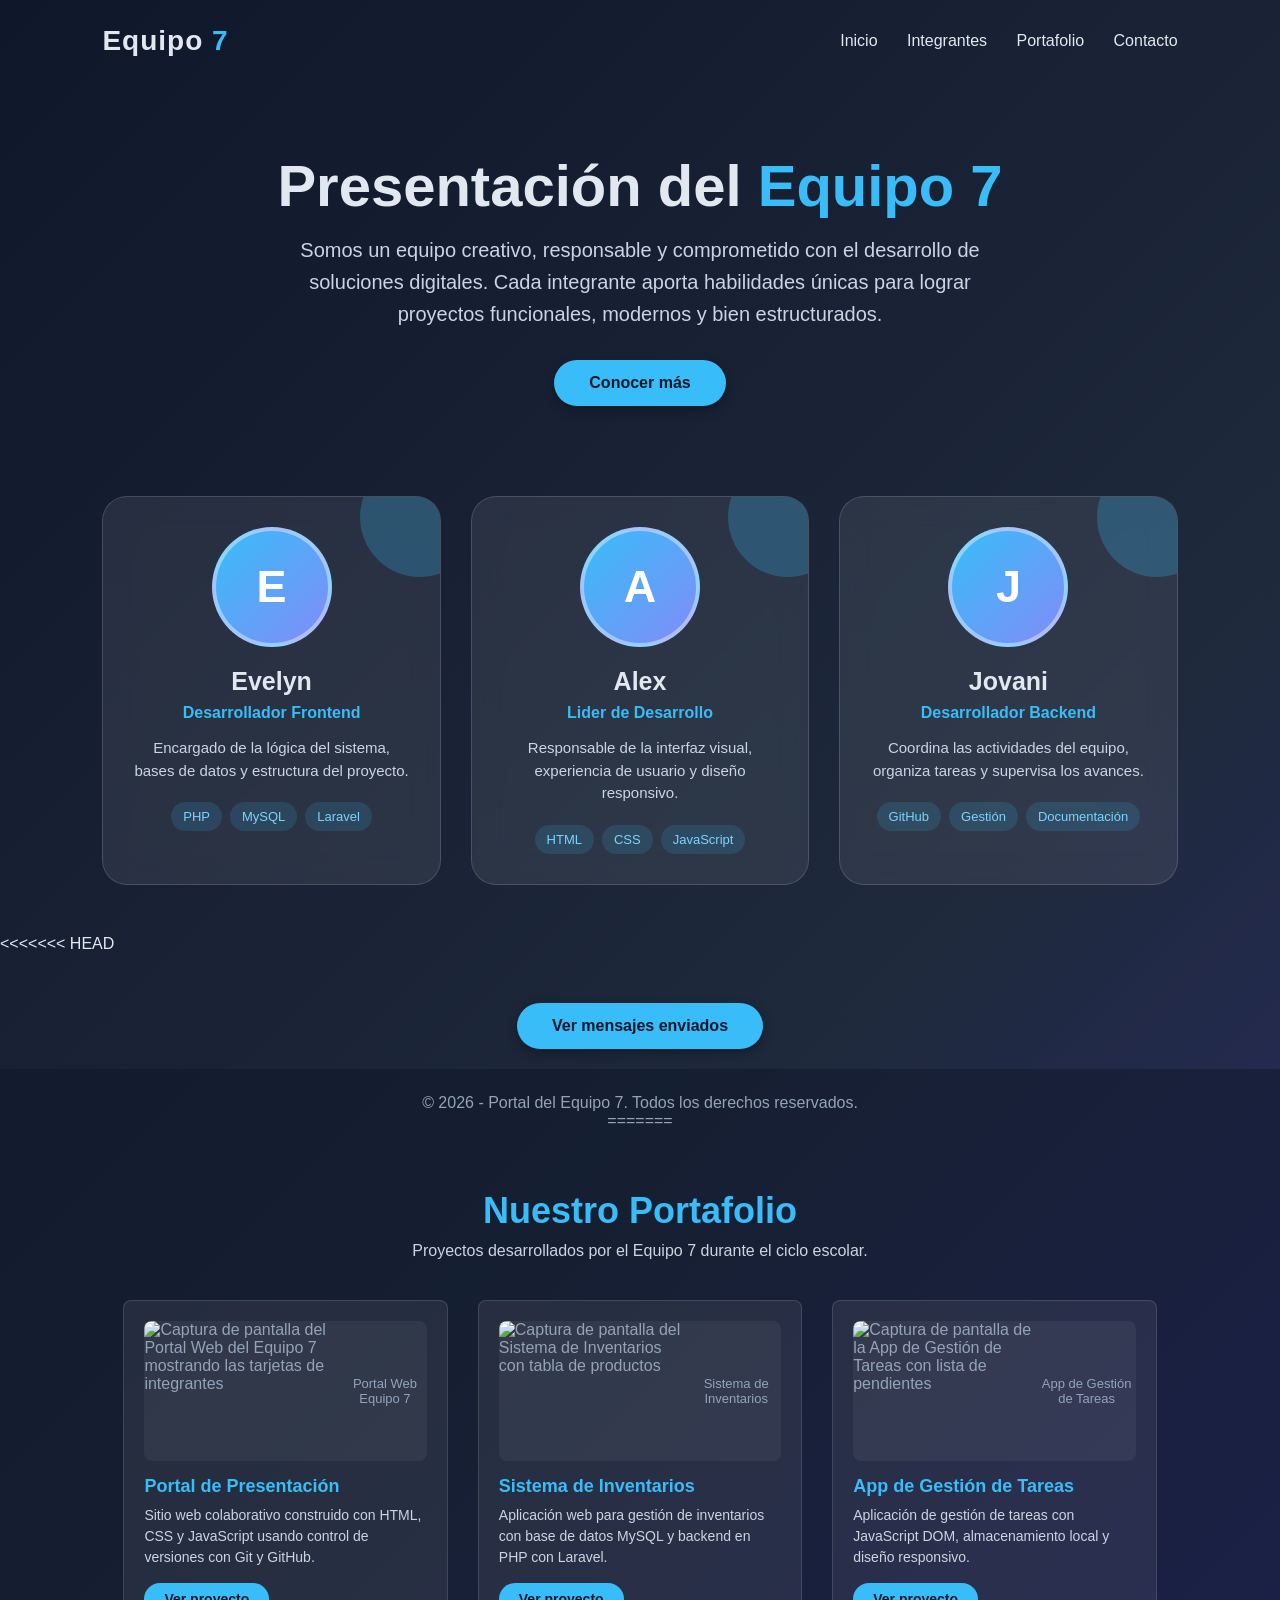
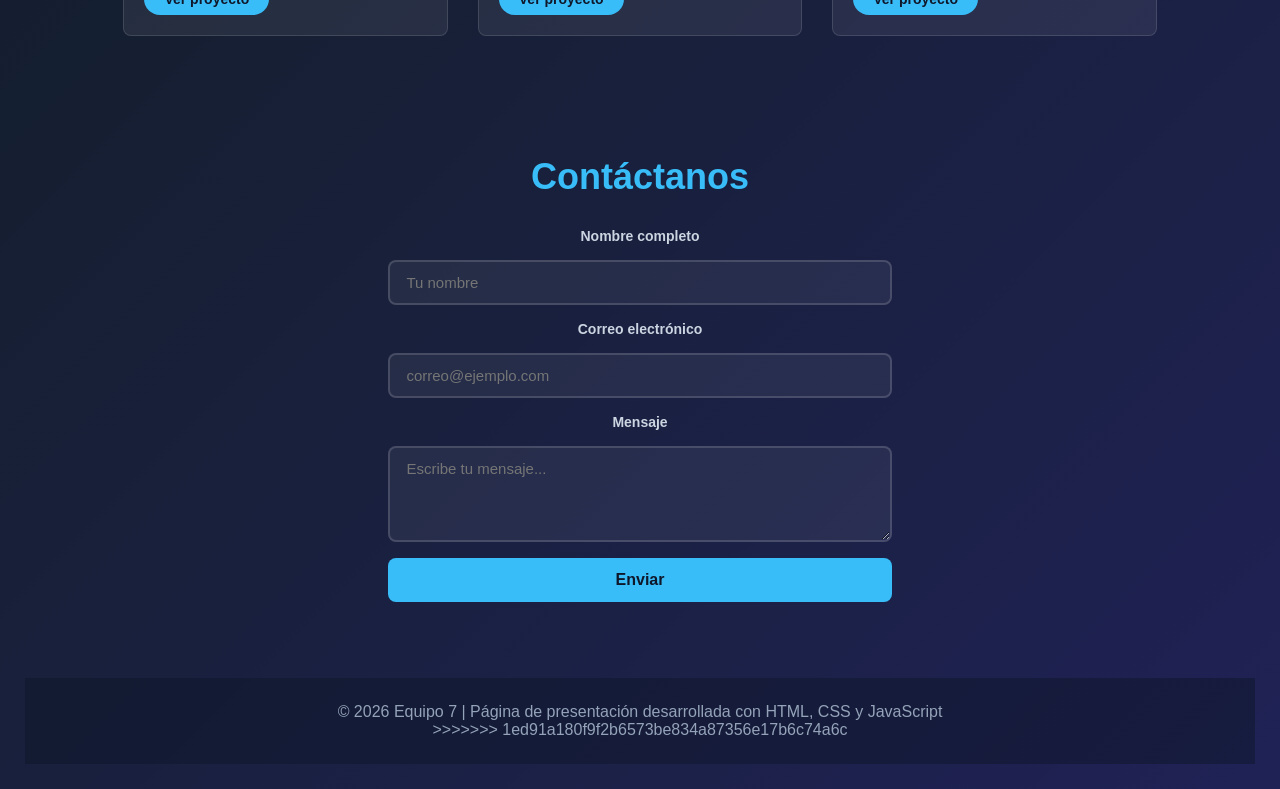
==== commit 6249905f: "fix: resuelve conflicto en footer entre rama JS y main" ====
--- a/index.html
+++ b/index.html
@@ -90,6 +90,15 @@
     </p>
   </div>
 
+<<<<<<< HEAD
+  <div style="text-align:center; padding: 20px 8%;">
+    <button class="btn" onclick="verMensajesGuardados()">Ver mensajes enviados</button>
+    <div id="lista-mensajes" style="display:none; margin-top:20px; text-align:left; max-width:700px; margin-left:auto; margin-right:auto;"></div>
+  </div>
+
+  <footer>
+    <p>© 2026 - Portal del Equipo 7. Todos los derechos reservados.</p>
+=======
   <section id="portafolio" aria-labelledby="titulo-portafolio">
     <h2 id="titulo-portafolio">Nuestro Portafolio</h2>
     <p>Proyectos desarrollados por el Equipo 7 durante el ciclo escolar.</p>
@@ -146,6 +155,7 @@
 
   <footer>
     <p>© 2026 Equipo 7 | Página de presentación desarrollada con HTML, CSS y JavaScript</p>
+>>>>>>> 1ed91a180f9f2b6573be834a87356e17b6c74a6c
   </footer>
 
   <script src="script.js"></script>
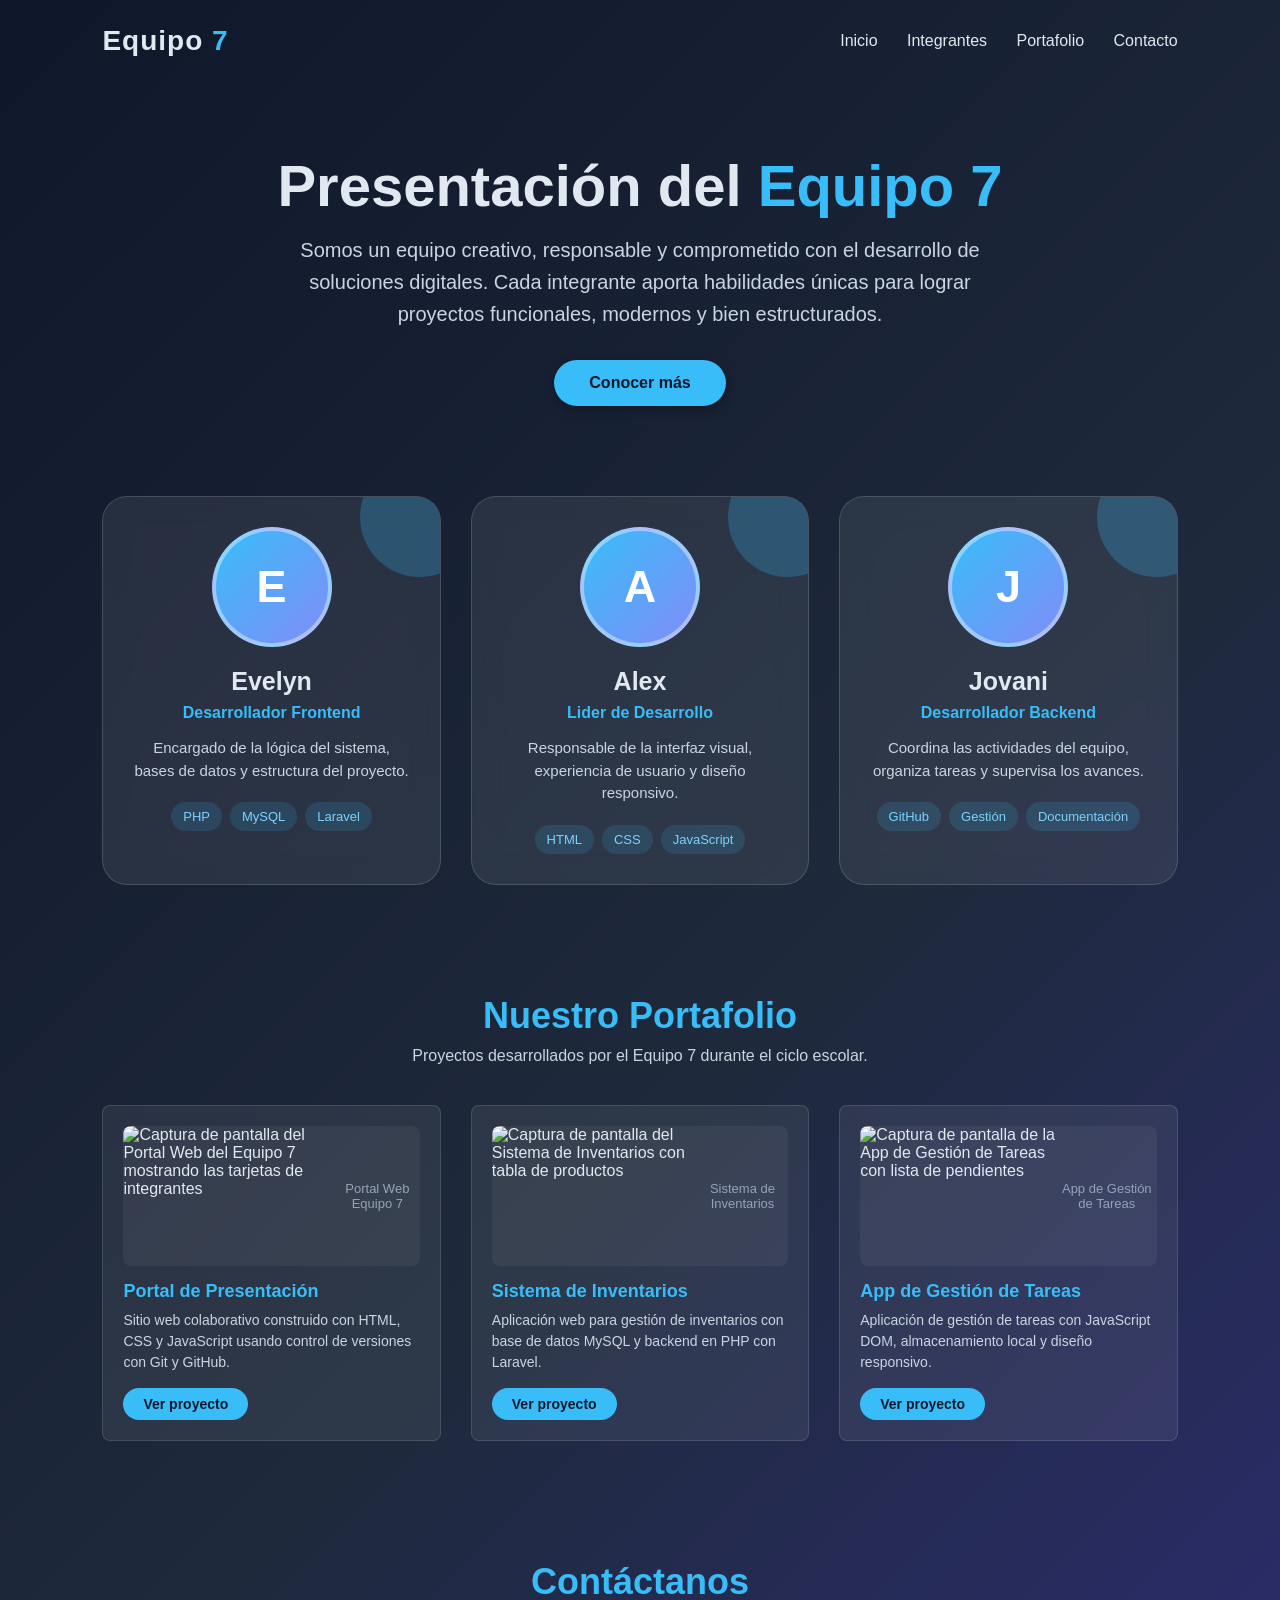
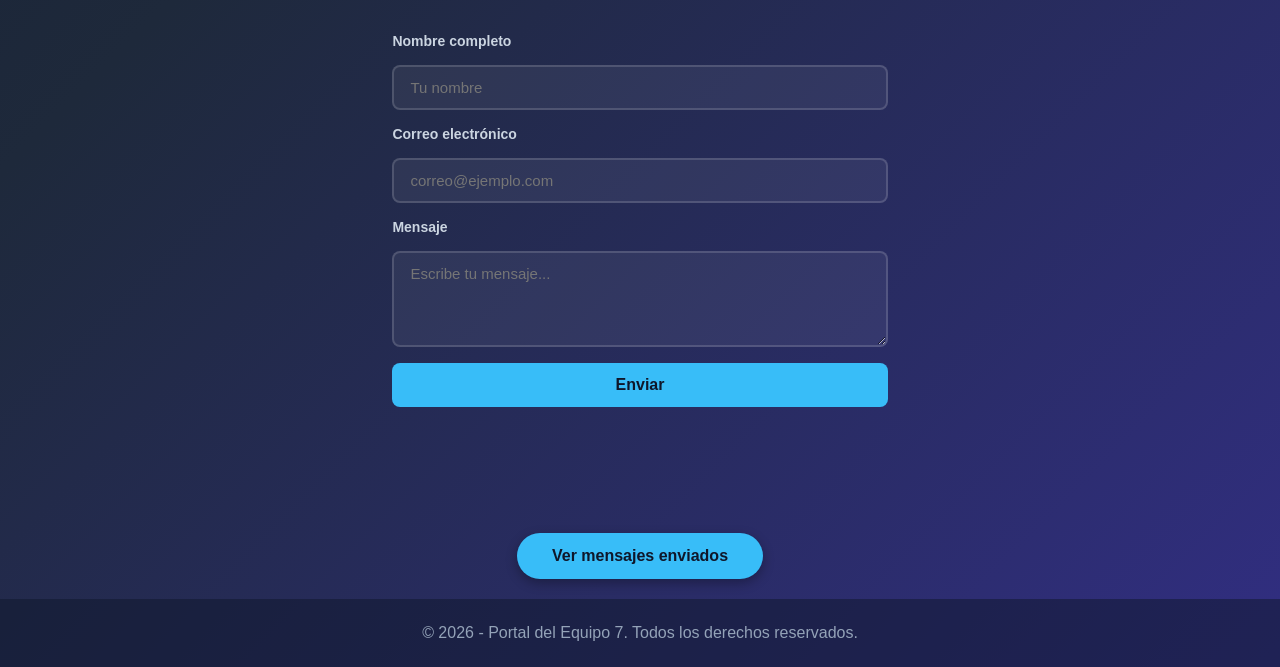
==== commit d60cfdb8: "fix: resuelve conflicto en footer entre rama JS y main" ====
--- a/index.html
+++ b/index.html
@@ -90,15 +90,6 @@
     </p>
   </div>
 
-<<<<<<< HEAD
-  <div style="text-align:center; padding: 20px 8%;">
-    <button class="btn" onclick="verMensajesGuardados()">Ver mensajes enviados</button>
-    <div id="lista-mensajes" style="display:none; margin-top:20px; text-align:left; max-width:700px; margin-left:auto; margin-right:auto;"></div>
-  </div>
-
-  <footer>
-    <p>© 2026 - Portal del Equipo 7. Todos los derechos reservados.</p>
-=======
   <section id="portafolio" aria-labelledby="titulo-portafolio">
     <h2 id="titulo-portafolio">Nuestro Portafolio</h2>
     <p>Proyectos desarrollados por el Equipo 7 durante el ciclo escolar.</p>
@@ -153,9 +144,13 @@
     </form>
   </section>
 
+  <div style="text-align:center; padding: 20px 8%;">
+    <button class="btn" onclick="verMensajesGuardados()">Ver mensajes enviados</button>
+    <div id="lista-mensajes" style="display:none; margin-top:20px; text-align:left; max-width:700px; margin-left:auto; margin-right:auto;"></div>
+  </div>
+
   <footer>
-    <p>© 2026 Equipo 7 | Página de presentación desarrollada con HTML, CSS y JavaScript</p>
->>>>>>> 1ed91a180f9f2b6573be834a87356e17b6c74a6c
+    <p>© 2026 - Portal del Equipo 7. Todos los derechos reservados.</p>
   </footer>
 
   <script src="script.js"></script>
